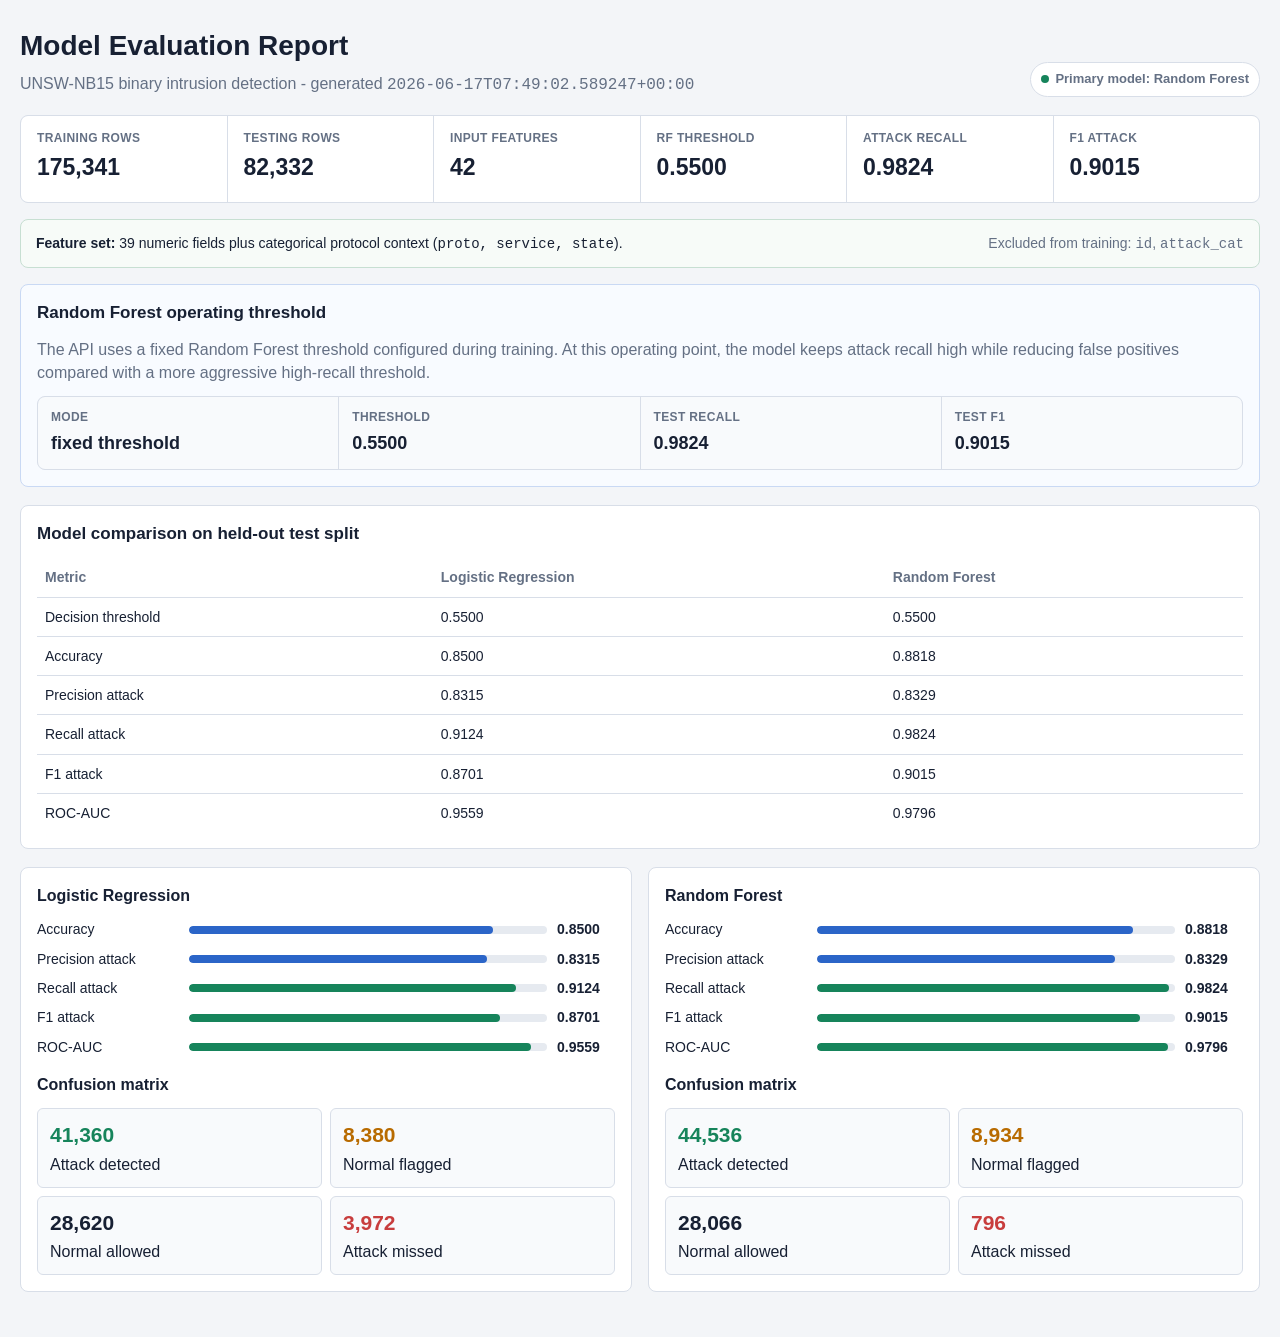
==== reports/training_dashboard.html @ 3838f3d6 "Initial commit" ====
<!doctype html>
<html lang="en">
<head>
  <meta charset="utf-8">
  <meta name="viewport" content="width=device-width, initial-scale=1">
  <title>Netshield Training Results</title>
  <style>
    :root {
      --bg: #f3f5f8;
      --surface: #ffffff;
      --surface-soft: #f8fafc;
      --text: #172033;
      --muted: #647084;
      --border: #d8dee8;
      --border-strong: #b8c2d2;
      --green: #16845b;
      --blue: #2b65c8;
      --red: #c83d3d;
      --amber: #b86b00;
    }

    * { box-sizing: border-box; }

    body {
      margin: 0;
      background: var(--bg);
      color: var(--text);
      font-family: -apple-system, BlinkMacSystemFont, "Segoe UI", Arial, Helvetica, sans-serif;
      line-height: 1.45;
    }

    main {
      width: min(1240px, calc(100vw - 40px));
      margin: 26px auto 48px;
    }

    header {
      display: grid;
      grid-template-columns: 1fr auto;
      gap: 18px;
      align-items: end;
      margin-bottom: 18px;
    }

    h1 {
      margin: 0 0 5px;
      font-size: 28px;
      font-weight: 750;
      letter-spacing: 0;
    }

    h2 {
      margin: 0 0 12px;
      font-size: 17px;
      font-weight: 700;
      letter-spacing: 0;
    }

    h3 {
      margin: 0 0 12px;
      font-size: 16px;
      font-weight: 700;
      letter-spacing: 0;
    }

    .muted { color: var(--muted); }
    .mono { font-family: ui-monospace, SFMono-Regular, Menlo, Monaco, Consolas, monospace; }

    .badge {
      display: inline-flex;
      align-items: center;
      gap: 6px;
      width: fit-content;
      border: 1px solid var(--border);
      border-radius: 999px;
      background: var(--surface);
      color: var(--muted);
      padding: 7px 10px;
      font-size: 13px;
      font-weight: 650;
      white-space: nowrap;
    }

    .dot {
      width: 8px;
      height: 8px;
      border-radius: 999px;
      background: var(--green);
    }

    .summary {
      display: grid;
      grid-template-columns: repeat(auto-fit, minmax(160px, 1fr));
      gap: 1px;
      border: 1px solid var(--border);
      background: var(--border);
      border-radius: 8px;
      overflow: hidden;
      margin-bottom: 16px;
    }

    .metric-box {
      background: var(--surface);
      padding: 14px 16px;
      min-height: 86px;
    }

    .panel {
      background: var(--surface);
      border: 1px solid var(--border);
      border-radius: 8px;
      padding: 16px;
    }

    .metric-box span {
      display: block;
      color: var(--muted);
      font-size: 12px;
      font-weight: 700;
      text-transform: uppercase;
      letter-spacing: .03em;
    }

    .metric-box strong {
      display: block;
      font-size: 23px;
      font-weight: 760;
      margin-top: 4px;
    }

    .grid {
      display: grid;
      grid-template-columns: repeat(2, minmax(0, 1fr));
      gap: 16px;
      margin-bottom: 18px;
    }

    .metric-row {
      display: grid;
      grid-template-columns: 142px 1fr 58px;
      gap: 10px;
      align-items: center;
      margin: 9px 0;
      font-size: 14px;
    }

    .bar {
      height: 8px;
      background: #e6eaf0;
      border-radius: 999px;
      overflow: hidden;
    }

    .fill {
      height: 100%;
      background: var(--blue);
      border-radius: 999px;
    }

    .fill.good { background: var(--green); }

    table {
      width: 100%;
      border-collapse: collapse;
      font-size: 14px;
    }

    th, td {
      padding: 9px 8px;
      border-bottom: 1px solid var(--border);
      text-align: left;
      vertical-align: middle;
    }

    th {
      color: var(--muted);
      font-weight: 600;
    }

    tbody tr:last-child td {
      border-bottom: 0;
    }

    .matrix {
      display: grid;
      grid-template-columns: repeat(2, minmax(0, 1fr));
      gap: 8px;
      margin-top: 12px;
    }

    .matrix-cell {
      border: 1px solid var(--border);
      border-radius: 6px;
      padding: 11px 12px;
      background: var(--surface-soft);
    }

    .matrix-cell strong {
      display: block;
      font-size: 21px;
      margin-bottom: 2px;
    }

    .model-note {
      display: flex;
      justify-content: space-between;
      gap: 16px;
      align-items: center;
      background: #f7fbf8;
      border: 1px solid #c7dfd2;
      border-radius: 8px;
      padding: 13px 15px;
      margin-bottom: 16px;
      font-size: 14px;
    }

    .threshold-note {
      background: #f8fbff;
      border-color: #c9d9f4;
    }

    .detail-grid {
      display: grid;
      grid-template-columns: repeat(4, minmax(0, 1fr));
      gap: 1px;
      border: 1px solid var(--border);
      background: var(--border);
      border-radius: 8px;
      overflow: hidden;
      margin-top: 12px;
    }

    .detail-item {
      background: var(--surface-soft);
      padding: 12px 13px;
    }

    .detail-item span {
      display: block;
      color: var(--muted);
      font-size: 12px;
      font-weight: 700;
      text-transform: uppercase;
      letter-spacing: .03em;
      margin-bottom: 4px;
    }

    .detail-item strong {
      display: block;
      font-size: 18px;
      font-weight: 740;
    }

    .positive { color: var(--green); }
    .negative { color: var(--red); }
    .warning { color: var(--amber); }

    @media (max-width: 860px) {
      main { width: min(100vw - 24px, 720px); }
      header { grid-template-columns: 1fr; align-items: start; }
      .summary, .grid { grid-template-columns: 1fr; }
      .detail-grid { grid-template-columns: 1fr; }
      .metric-row { grid-template-columns: 130px 1fr 52px; }
      .model-note { display: block; }
    }
  </style>
</head>
<body>
  <main>
    <header>
      <div>
        <h1>Model Evaluation Report</h1>
        <div class="muted">UNSW-NB15 binary intrusion detection - generated <span class="mono">2026-06-17T07:49:02.589247+00:00</span></div>
      </div>
      <div class="badge"><span class="dot"></span> Primary model: Random Forest</div>
    </header>

    <section class="summary">
      <div class="metric-box"><span>Training rows</span><strong>175,341</strong></div>
      <div class="metric-box"><span>Testing rows</span><strong>82,332</strong></div>
      <div class="metric-box"><span>Input features</span><strong>42</strong></div>
      <div class="metric-box"><span>RF threshold</span><strong>0.5500</strong></div>
      <div class="metric-box"><span>Attack recall</span><strong>0.9824</strong></div>
      <div class="metric-box"><span>F1 attack</span><strong>0.9015</strong></div>
    </section>

    <section class="model-note">
      <div><strong>Feature set:</strong> 39 numeric fields plus categorical protocol context (<span class="mono">proto, service, state</span>).</div>
      <div class="muted">Excluded from training: <span class="mono">id</span>, <span class="mono">attack_cat</span></div>
    </section>

    <section class="panel threshold-note" style="margin-bottom: 18px;">
      <h2>Random Forest operating threshold</h2>
      <div class="muted">The API uses a fixed Random Forest threshold configured during training. At this operating point, the model keeps attack recall high while reducing false positives compared with a more aggressive high-recall threshold.</div>
      <div class="detail-grid">
        <div class="detail-item"><span>Mode</span><strong>fixed threshold</strong></div>
        <div class="detail-item"><span>Threshold</span><strong>0.5500</strong></div>
        <div class="detail-item"><span>Test recall</span><strong>0.9824</strong></div>
        <div class="detail-item"><span>Test F1</span><strong>0.9015</strong></div>
      </div>
    </section>

    <section class="panel" style="margin-bottom: 18px;">
      <h2>Model comparison on held-out test split</h2>
      <table>
        <thead>
          <tr>
            <th>Metric</th>
            <th>Logistic Regression</th>
            <th>Random Forest</th>
          </tr>
        </thead>
        <tbody>
          <tr><td>Decision threshold</td><td>0.5500</td><td>0.5500</td></tr>
<tr><td>Accuracy</td><td>0.8500</td><td>0.8818</td></tr>
<tr><td>Precision attack</td><td>0.8315</td><td>0.8329</td></tr>
<tr><td>Recall attack</td><td>0.9124</td><td>0.9824</td></tr>
<tr><td>F1 attack</td><td>0.8701</td><td>0.9015</td></tr>
<tr><td>ROC-AUC</td><td>0.9559</td><td>0.9796</td></tr>
        </tbody>
      </table>
    </section>

    <section class="grid">
      <article class="panel">
  <h3>Logistic Regression</h3>
  <div class="metric-row"><span>Accuracy</span><div class="bar"><div class="fill" style="width: 85.00%;"></div></div><strong>0.8500</strong></div>
<div class="metric-row"><span>Precision attack</span><div class="bar"><div class="fill" style="width: 83.15%;"></div></div><strong>0.8315</strong></div>
<div class="metric-row"><span>Recall attack</span><div class="bar"><div class="fill good" style="width: 91.24%;"></div></div><strong>0.9124</strong></div>
<div class="metric-row"><span>F1 attack</span><div class="bar"><div class="fill good" style="width: 87.01%;"></div></div><strong>0.8701</strong></div>
<div class="metric-row"><span>ROC-AUC</span><div class="bar"><div class="fill good" style="width: 95.59%;"></div></div><strong>0.9559</strong></div>
  <h3 style="margin-top: 16px;">Confusion matrix</h3>
  <div class="matrix">
    <div class="matrix-cell"><strong class="positive">41,360</strong><span>Attack detected</span></div>
    <div class="matrix-cell"><strong class="warning">8,380</strong><span>Normal flagged</span></div>
    <div class="matrix-cell"><strong>28,620</strong><span>Normal allowed</span></div>
    <div class="matrix-cell"><strong class="negative">3,972</strong><span>Attack missed</span></div>
  </div>
</article>
<article class="panel">
  <h3>Random Forest</h3>
  <div class="metric-row"><span>Accuracy</span><div class="bar"><div class="fill" style="width: 88.18%;"></div></div><strong>0.8818</strong></div>
<div class="metric-row"><span>Precision attack</span><div class="bar"><div class="fill" style="width: 83.29%;"></div></div><strong>0.8329</strong></div>
<div class="metric-row"><span>Recall attack</span><div class="bar"><div class="fill good" style="width: 98.24%;"></div></div><strong>0.9824</strong></div>
<div class="metric-row"><span>F1 attack</span><div class="bar"><div class="fill good" style="width: 90.15%;"></div></div><strong>0.9015</strong></div>
<div class="metric-row"><span>ROC-AUC</span><div class="bar"><div class="fill good" style="width: 97.96%;"></div></div><strong>0.9796</strong></div>
  <h3 style="margin-top: 16px;">Confusion matrix</h3>
  <div class="matrix">
    <div class="matrix-cell"><strong class="positive">44,536</strong><span>Attack detected</span></div>
    <div class="matrix-cell"><strong class="warning">8,934</strong><span>Normal flagged</span></div>
    <div class="matrix-cell"><strong>28,066</strong><span>Normal allowed</span></div>
    <div class="matrix-cell"><strong class="negative">796</strong><span>Attack missed</span></div>
  </div>
</article>
    </section>
  </main>
</body>
</html>
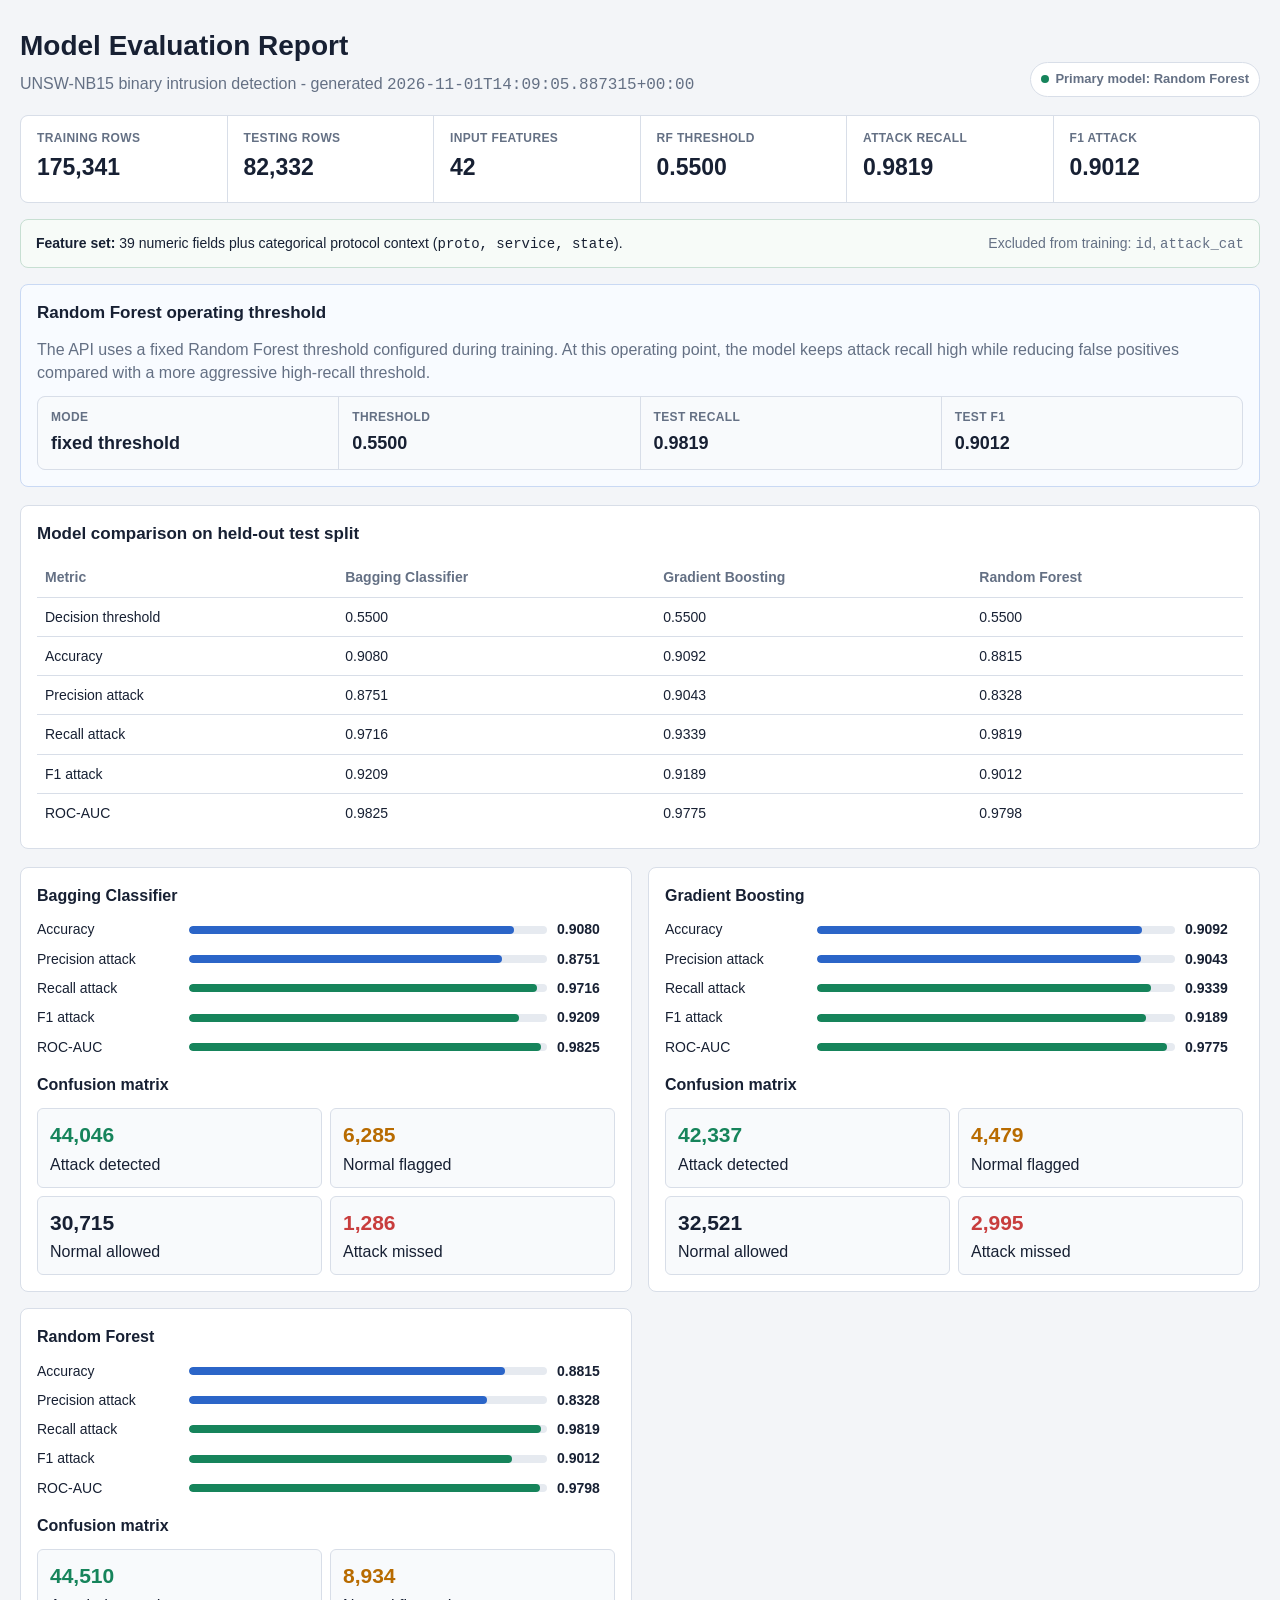
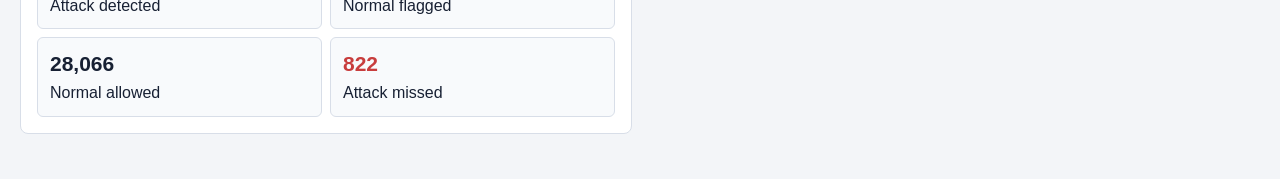
==== commit 5922d1e4: "Expand intrusion detection research project" ====
--- a/reports/training_dashboard.html
+++ b/reports/training_dashboard.html
@@ -270,7 +270,7 @@
     <header>
       <div>
         <h1>Model Evaluation Report</h1>
-        <div class="muted">UNSW-NB15 binary intrusion detection - generated <span class="mono">2026-06-17T07:49:02.589247+00:00</span></div>
+        <div class="muted">UNSW-NB15 binary intrusion detection - generated <span class="mono">2026-11-01T14:09:05.887315+00:00</span></div>
       </div>
       <div class="badge"><span class="dot"></span> Primary model: Random Forest</div>
     </header>
@@ -280,8 +280,8 @@
       <div class="metric-box"><span>Testing rows</span><strong>82,332</strong></div>
       <div class="metric-box"><span>Input features</span><strong>42</strong></div>
       <div class="metric-box"><span>RF threshold</span><strong>0.5500</strong></div>
-      <div class="metric-box"><span>Attack recall</span><strong>0.9824</strong></div>
-      <div class="metric-box"><span>F1 attack</span><strong>0.9015</strong></div>
+      <div class="metric-box"><span>Attack recall</span><strong>0.9819</strong></div>
+      <div class="metric-box"><span>F1 attack</span><strong>0.9012</strong></div>
     </section>
 
     <section class="model-note">
@@ -295,8 +295,8 @@
       <div class="detail-grid">
         <div class="detail-item"><span>Mode</span><strong>fixed threshold</strong></div>
         <div class="detail-item"><span>Threshold</span><strong>0.5500</strong></div>
-        <div class="detail-item"><span>Test recall</span><strong>0.9824</strong></div>
-        <div class="detail-item"><span>Test F1</span><strong>0.9015</strong></div>
+        <div class="detail-item"><span>Test recall</span><strong>0.9819</strong></div>
+        <div class="detail-item"><span>Test F1</span><strong>0.9012</strong></div>
       </div>
     </section>
 
@@ -306,50 +306,64 @@
         <thead>
           <tr>
             <th>Metric</th>
-            <th>Logistic Regression</th>
-            <th>Random Forest</th>
+            <th>Bagging Classifier</th><th>Gradient Boosting</th><th>Random Forest</th>
           </tr>
         </thead>
         <tbody>
-          <tr><td>Decision threshold</td><td>0.5500</td><td>0.5500</td></tr>
-<tr><td>Accuracy</td><td>0.8500</td><td>0.8818</td></tr>
-<tr><td>Precision attack</td><td>0.8315</td><td>0.8329</td></tr>
-<tr><td>Recall attack</td><td>0.9124</td><td>0.9824</td></tr>
-<tr><td>F1 attack</td><td>0.8701</td><td>0.9015</td></tr>
-<tr><td>ROC-AUC</td><td>0.9559</td><td>0.9796</td></tr>
+          <tr><td>Decision threshold</td><td>0.5500</td><td>0.5500</td><td>0.5500</td></tr>
+<tr><td>Accuracy</td><td>0.9080</td><td>0.9092</td><td>0.8815</td></tr>
+<tr><td>Precision attack</td><td>0.8751</td><td>0.9043</td><td>0.8328</td></tr>
+<tr><td>Recall attack</td><td>0.9716</td><td>0.9339</td><td>0.9819</td></tr>
+<tr><td>F1 attack</td><td>0.9209</td><td>0.9189</td><td>0.9012</td></tr>
+<tr><td>ROC-AUC</td><td>0.9825</td><td>0.9775</td><td>0.9798</td></tr>
         </tbody>
       </table>
     </section>
 
     <section class="grid">
       <article class="panel">
-  <h3>Logistic Regression</h3>
-  <div class="metric-row"><span>Accuracy</span><div class="bar"><div class="fill" style="width: 85.00%;"></div></div><strong>0.8500</strong></div>
-<div class="metric-row"><span>Precision attack</span><div class="bar"><div class="fill" style="width: 83.15%;"></div></div><strong>0.8315</strong></div>
-<div class="metric-row"><span>Recall attack</span><div class="bar"><div class="fill good" style="width: 91.24%;"></div></div><strong>0.9124</strong></div>
-<div class="metric-row"><span>F1 attack</span><div class="bar"><div class="fill good" style="width: 87.01%;"></div></div><strong>0.8701</strong></div>
-<div class="metric-row"><span>ROC-AUC</span><div class="bar"><div class="fill good" style="width: 95.59%;"></div></div><strong>0.9559</strong></div>
+  <h3>Bagging Classifier</h3>
+  <div class="metric-row"><span>Accuracy</span><div class="bar"><div class="fill" style="width: 90.80%;"></div></div><strong>0.9080</strong></div>
+<div class="metric-row"><span>Precision attack</span><div class="bar"><div class="fill" style="width: 87.51%;"></div></div><strong>0.8751</strong></div>
+<div class="metric-row"><span>Recall attack</span><div class="bar"><div class="fill good" style="width: 97.16%;"></div></div><strong>0.9716</strong></div>
+<div class="metric-row"><span>F1 attack</span><div class="bar"><div class="fill good" style="width: 92.09%;"></div></div><strong>0.9209</strong></div>
+<div class="metric-row"><span>ROC-AUC</span><div class="bar"><div class="fill good" style="width: 98.25%;"></div></div><strong>0.9825</strong></div>
   <h3 style="margin-top: 16px;">Confusion matrix</h3>
   <div class="matrix">
-    <div class="matrix-cell"><strong class="positive">41,360</strong><span>Attack detected</span></div>
-    <div class="matrix-cell"><strong class="warning">8,380</strong><span>Normal flagged</span></div>
-    <div class="matrix-cell"><strong>28,620</strong><span>Normal allowed</span></div>
-    <div class="matrix-cell"><strong class="negative">3,972</strong><span>Attack missed</span></div>
+    <div class="matrix-cell"><strong class="positive">44,046</strong><span>Attack detected</span></div>
+    <div class="matrix-cell"><strong class="warning">6,285</strong><span>Normal flagged</span></div>
+    <div class="matrix-cell"><strong>30,715</strong><span>Normal allowed</span></div>
+    <div class="matrix-cell"><strong class="negative">1,286</strong><span>Attack missed</span></div>
+  </div>
+</article>
+<article class="panel">
+  <h3>Gradient Boosting</h3>
+  <div class="metric-row"><span>Accuracy</span><div class="bar"><div class="fill" style="width: 90.92%;"></div></div><strong>0.9092</strong></div>
+<div class="metric-row"><span>Precision attack</span><div class="bar"><div class="fill" style="width: 90.43%;"></div></div><strong>0.9043</strong></div>
+<div class="metric-row"><span>Recall attack</span><div class="bar"><div class="fill good" style="width: 93.39%;"></div></div><strong>0.9339</strong></div>
+<div class="metric-row"><span>F1 attack</span><div class="bar"><div class="fill good" style="width: 91.89%;"></div></div><strong>0.9189</strong></div>
+<div class="metric-row"><span>ROC-AUC</span><div class="bar"><div class="fill good" style="width: 97.75%;"></div></div><strong>0.9775</strong></div>
+  <h3 style="margin-top: 16px;">Confusion matrix</h3>
+  <div class="matrix">
+    <div class="matrix-cell"><strong class="positive">42,337</strong><span>Attack detected</span></div>
+    <div class="matrix-cell"><strong class="warning">4,479</strong><span>Normal flagged</span></div>
+    <div class="matrix-cell"><strong>32,521</strong><span>Normal allowed</span></div>
+    <div class="matrix-cell"><strong class="negative">2,995</strong><span>Attack missed</span></div>
   </div>
 </article>
 <article class="panel">
   <h3>Random Forest</h3>
-  <div class="metric-row"><span>Accuracy</span><div class="bar"><div class="fill" style="width: 88.18%;"></div></div><strong>0.8818</strong></div>
-<div class="metric-row"><span>Precision attack</span><div class="bar"><div class="fill" style="width: 83.29%;"></div></div><strong>0.8329</strong></div>
-<div class="metric-row"><span>Recall attack</span><div class="bar"><div class="fill good" style="width: 98.24%;"></div></div><strong>0.9824</strong></div>
-<div class="metric-row"><span>F1 attack</span><div class="bar"><div class="fill good" style="width: 90.15%;"></div></div><strong>0.9015</strong></div>
-<div class="metric-row"><span>ROC-AUC</span><div class="bar"><div class="fill good" style="width: 97.96%;"></div></div><strong>0.9796</strong></div>
+  <div class="metric-row"><span>Accuracy</span><div class="bar"><div class="fill" style="width: 88.15%;"></div></div><strong>0.8815</strong></div>
+<div class="metric-row"><span>Precision attack</span><div class="bar"><div class="fill" style="width: 83.28%;"></div></div><strong>0.8328</strong></div>
+<div class="metric-row"><span>Recall attack</span><div class="bar"><div class="fill good" style="width: 98.19%;"></div></div><strong>0.9819</strong></div>
+<div class="metric-row"><span>F1 attack</span><div class="bar"><div class="fill good" style="width: 90.12%;"></div></div><strong>0.9012</strong></div>
+<div class="metric-row"><span>ROC-AUC</span><div class="bar"><div class="fill good" style="width: 97.98%;"></div></div><strong>0.9798</strong></div>
   <h3 style="margin-top: 16px;">Confusion matrix</h3>
   <div class="matrix">
-    <div class="matrix-cell"><strong class="positive">44,536</strong><span>Attack detected</span></div>
+    <div class="matrix-cell"><strong class="positive">44,510</strong><span>Attack detected</span></div>
     <div class="matrix-cell"><strong class="warning">8,934</strong><span>Normal flagged</span></div>
     <div class="matrix-cell"><strong>28,066</strong><span>Normal allowed</span></div>
-    <div class="matrix-cell"><strong class="negative">796</strong><span>Attack missed</span></div>
+    <div class="matrix-cell"><strong class="negative">822</strong><span>Attack missed</span></div>
   </div>
 </article>
     </section>
